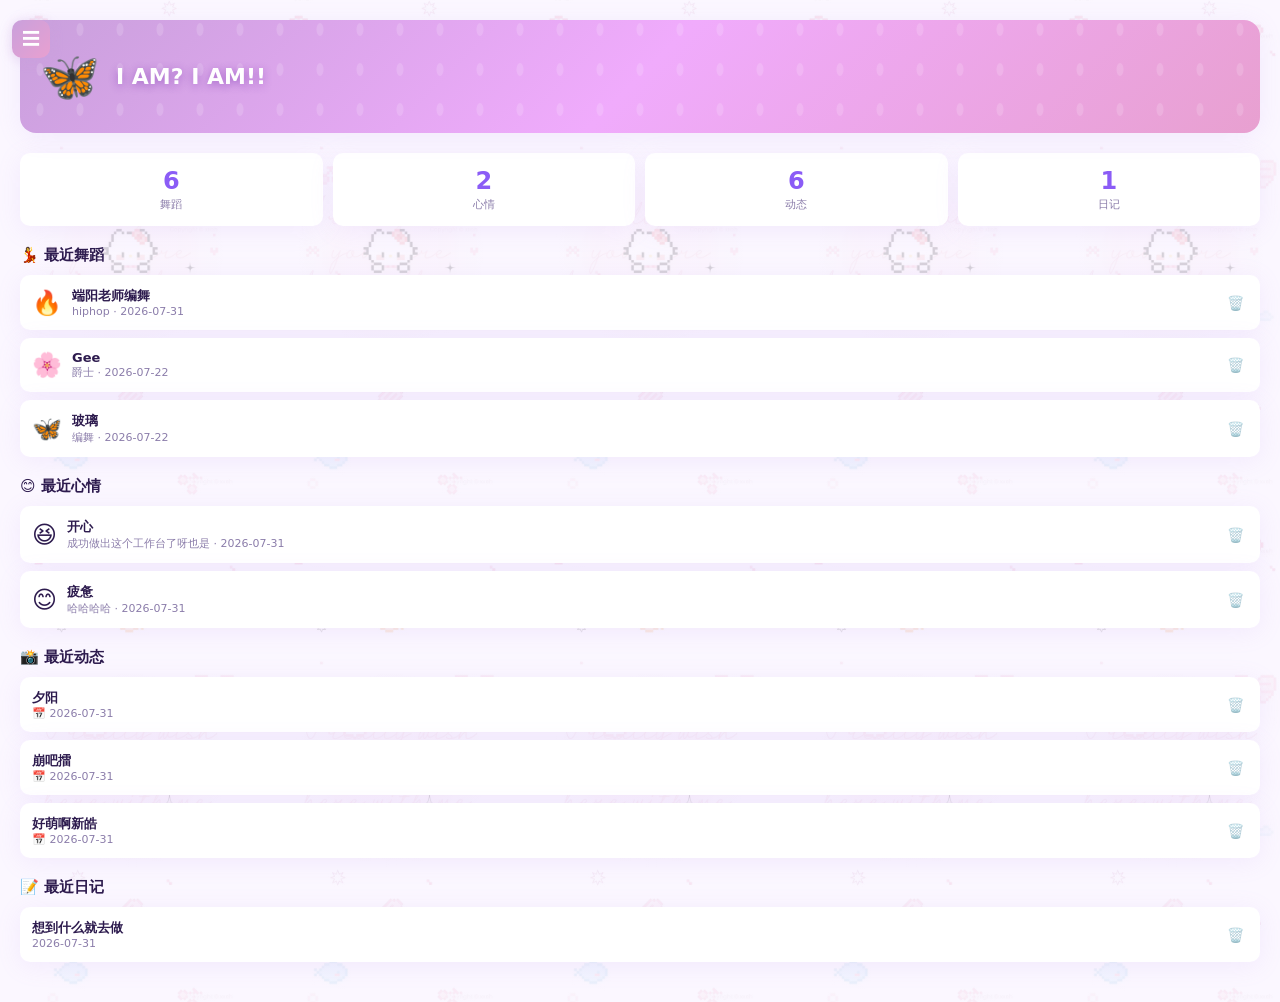
==== index.html @ 43c76cc4 "move files to repo root for Pages" ====
<!DOCTYPE html>
<html lang="zh-CN">
<head>
  <meta charset="UTF-8">
  <meta name="viewport" content="width=device-width, initial-scale=1.0, viewport-fit=cover">
  <title>zii每日记录</title>
  <link rel="icon" href="data:image/svg+xml,<svg xmlns='http://www.w3.org/2000/svg' viewBox='0 0 100 100'><text y='.9em' font-size='80'>🦋</text></svg>">
  <link rel="stylesheet" href="style.css">
  <link rel="manifest" href="manifest.json">
  <meta name="theme-color" content="#c9a0dc">
  <meta name="apple-mobile-web-app-capable" content="yes">
  <meta name="apple-mobile-web-app-status-bar-style" content="default">
  <link rel="apple-touch-icon" href="icons/icon-192.png">
</head>
<body>





















  <div class="layout">
    <!-- 左侧导航栏 -->
    <aside class="sidebar" id="sidebar">
      <div class="sidebar-brand">
        <span class="brand-icon">🦋</span>
        <span class="brand-text">zii每日记录</span>
        <button class="sidebar-close-btn" onclick="toggleSidebarCollapse()" title="收起导航">✕</button>
      </div>
      <nav class="sidebar-nav">
        <a class="nav-item active" data-view="home" onclick="navTo('home')">
          <span class="nav-icon">🏠</span>
          <span>首页</span>
        </a>
        <a class="nav-item" data-view="dance" onclick="navTo('dance')">
          <span class="nav-icon">💃</span>
          <span>今天舞一下</span>
        </a>
        <a class="nav-item" data-view="mood" onclick="navTo('mood')">
          <span class="nav-icon">😊</span>
          <span>今日心情</span>
        </a>
        <a class="nav-item" data-view="moments" onclick="navTo('moments')">
          <span class="nav-icon">📸</span>
          <span>zii的朋友圈</span>
        </a>
        <a class="nav-item" data-view="diary" onclick="navTo('diary')">
          <span class="nav-icon">📝</span>
          <span>我的日记</span>
        </a>
        <a class="nav-item" data-view="schedule" onclick="navTo('schedule')">
          <span class="nav-icon">📅</span>
          <span>我的课表</span>
        </a>
        <div class="nav-divider"></div>
        <a class="nav-item" data-view="profile" onclick="navTo('profile')">
          <span class="nav-icon">👤</span>
          <span>个人中心</span>
        </a>
      </nav>
      <div class="sidebar-footer" id="sidebarFooter">
        <div class="user-avatar" id="sidebarAvatar">🦋</div>
        <div class="user-name" id="sidebarName">zii</div>
      </div>
    </aside>

    <!-- 右侧工作台 -->
    <main class="workspace">
      <!-- 侧边栏收起时的展开按钮 -->
      <button class="sidebar-expand-btn" onclick="toggleSidebarCollapse()" title="显示导航">☰</button>
      <!-- 移动端顶栏 -->
      <header class="mobile-header">
        <button class="menu-btn" onclick="toggleSidebarCollapse()">
          <span class="hamburger"></span>
        </button>
      </header>

      <!-- ========== 首页 ========== -->
      <section id="view-home" class="panel active">
        <div class="hero-card">
          <div class="hero-bg"></div>
          <div class="hero-content">
            <div class="hero-avatar" id="homeAvatar">🦋</div>
            <div class="hero-text">
              <p class="hero-greeting" id="homeGreeting">I AM? I AM!!</p>
            </div>
          </div>
        </div>
        <div class="stats-grid" id="statsGrid"></div>
        <div class="home-section">
          <h3>💃 最近舞蹈</h3>
          <div id="homeDance" class="home-list"></div>
        </div>
        <div class="home-section">
          <h3>😊 最近心情</h3>
          <div id="homeMood" class="home-list"></div>
        </div>
        <div class="home-section">
          <h3>📸 最近动态</h3>
          <div id="homeMoments" class="home-list"></div>
        </div>
        <div class="home-section">
          <h3>📝 最近日记</h3>
          <div id="homeDiary" class="home-list"></div>
        </div>
      </section>

      <!-- ========== 今天舞一下 ========== -->
      <section id="view-dance" class="panel">
        <div class="panel-header">
          <h2>💃 今天舞一下</h2>
          <button class="btn-primary" onclick="showDanceModal()">+ 记录舞蹈</button>
        </div>
        <div class="dance-cal">
          <button class="cal-toggle" onclick="toggleDanceCal()">📅 <span id="calToggleLabel">查看练舞日历</span></button>
          <div id="danceCalWrap" class="dance-cal-wrap hidden">
            <span class="cal-butterfly" style="top:38px; right:40%; transform:rotate(-20deg);">🦋</span>
            <span class="cal-butterfly" style="bottom:50px; right:12px; transform:rotate(25deg) scaleX(-1);">🦋</span>
            <span class="cal-butterfly" style="top:50%; left:8%; transform:rotate(-8deg);">🦋</span>
            <div class="cal-head">
              <button class="cal-arrow" onclick="shiftDanceCal(-1)">◀</button>
              <div class="cal-month" id="calMonthLabel"></div>
              <button class="cal-arrow" onclick="shiftDanceCal(1)">▶</button>
            </div>
            <div class="cal-weekdays"><span>日</span><span>一</span><span>二</span><span>三</span><span>四</span><span>五</span><span>六</span></div>
            <div class="cal-grid" id="calGrid"></div>
            <div class="cal-detail" id="calDetail"></div>
          </div>
        </div>
        <div class="style-tabs" id="styleTabs">
          <button class="style-tab active" data-style="all" onclick="filterDance('all')">全部</button>
          <button class="style-tab" data-style="爵士" onclick="filterDance('爵士')">🌸 爵士</button>
          <button class="style-tab" data-style="hiphop" onclick="filterDance('hiphop')">🔥 Hiphop</button>
          <button class="style-tab" data-style="编舞" onclick="filterDance('编舞')">🦋 编舞</button>
          <button class="style-tab" data-style="韩舞" onclick="filterDance('韩舞')">💜 韩舞</button>
        </div>
        <div id="danceList" class="card-list"></div>
      </section>

      <!-- ========== 今日心情 ========== -->
      <section id="view-mood" class="panel">
        <div class="panel-header">
          <h2>😊 今日心情</h2>
          <button class="btn-primary" onclick="showMoodModal()">+ 记录心情</button>
        </div>
        <div class="mood-quick-row">
          <button class="mood-btn" onclick="quickMood('开心','😄')">😄 开心</button>
          <button class="mood-btn" onclick="quickMood('平静','😌')">😌 平静</button>
          <button class="mood-btn" onclick="quickMood('疲惫','😮‍💨')">😮‍💨 疲惫</button>
          <button class="mood-btn" onclick="quickMood('焦虑','😣')">😣 焦虑</button>
          <button class="mood-btn" onclick="quickMood('难过','😢')">😢 难过</button>
        </div>
        <div id="moodList" class="card-list"></div>
      </section>

      <!-- ========== zii的朋友圈 ========== -->
      <section id="view-moments" class="panel">
        <div class="panel-header">
          <h2>📸 zii的朋友圈</h2>
          <button class="btn-primary" onclick="showMomentModal()">+ 发动态</button>
        </div>
        <div id="momentsList" class="card-list"></div>
      </section>

      <!-- ========== 我的日记 ========== -->
      <section id="view-diary" class="panel">
        <div class="panel-header">
          <h2>📝 我的日记</h2>
          <button class="btn-primary" onclick="showDiaryModal()">+ 写日记</button>
        </div>
        <div id="diaryList" class="card-list"></div>
      </section>

      <!-- ========== 我的课表 ========== -->
      <section id="view-schedule" class="panel">
        <div class="panel-header">
          <h2>📅 我的课表</h2>
          <div class="week-nav">
            <button onclick="changeWeek(-1)" class="btn-week">◀</button>
            <span id="weekLabel" class="week-label"></span>
            <button onclick="changeWeek(1)" class="btn-week">▶</button>
          </div>
        </div>
        <p class="schedule-sub" id="scheduleSub"></p>
        <div class="timetable-wrap">
          <table class="timetable" id="timetable">
            <thead>
              <tr>
                <th class="time-col">节次</th>
                <th>周一</th><th>周二</th><th>周三</th><th>周四</th><th>周五</th>
              </tr>
            </thead>
            <tbody id="timetableBody"></tbody>
          </table>
        </div>
      </section>

      <!-- ========== 个人中心 ========== -->
      <section id="view-profile" class="panel">
        <div class="panel-header">
          <h2>👤 个人中心</h2>
        </div>
        <div class="profile-card">
          <div class="profile-avatar-wrap">
            <img id="profileAvatar" src="" alt="头像" class="profile-avatar-img" style="display:none;">
            <div id="profileAvatarPlaceholder" class="profile-avatar-placeholder">🦋</div>
            <label class="avatar-upload-btn" id="avatarUploadBtn">
              📷 更换头像
              <input type="file" id="avatarInput" accept="image/*" style="display:none;" onchange="uploadAvatar()">
            </label>
          </div>
          <div class="profile-fields">
            <label>昵称
              <input type="text" id="profileNickname" placeholder="输入昵称" maxlength="20">
            </label>
            <label>个人简介
              <textarea id="profileBio" rows="3" placeholder="介绍一下自己..." maxlength="500"></textarea>
            </label>
            <button class="btn-submit" id="profileSaveBtn" onclick="saveProfile()">💾 保存</button>
          </div>
        </div>
      </section>
    </main>
  </div>

  <!-- ========== 舞蹈弹窗 ========== -->
  <div id="danceModal" class="modal hidden">
    <div class="modal-content">
      <div class="modal-header">
        <h3>🩰 新的舞蹈记录</h3>
        <button class="close-btn" onclick="hideModal('danceModal')">✕</button>
      </div>
      <form id="danceForm" class="modal-form" onsubmit="submitDance(event)">
        <label>舞蹈风格
          <select id="fStyle">
            <option value="">选择风格...</option>
            <option value="爵士">🌸 爵士</option>
            <option value="hiphop">🔥 Hiphop</option>
            <option value="编舞">🦋 编舞</option>
            <option value="韩舞">💜 韩舞</option>
          </select>
        </label>
        <label>标题 <span class="req">*</span>
          <input type="text" id="fTitle" placeholder="今天练了什么" maxlength="200" required>
        </label>
        <label>日期
          <input type="date" id="fDate">
        </label>
        <label>笔记
          <textarea id="fNote" rows="3" placeholder="心情、进步、待改进..."></textarea>
        </label>
        <div class="modal-label">视频 <span class="hint">≤1GB</span>
          <label class="upload-area" id="danceUploadArea">
            <span class="upload-icon">🎬</span>
            <span class="upload-text">点击选择视频</span>
            <input type="file" id="fVideo" accept="video/*">
          </label>
        </div>
        <button type="submit" class="btn-submit" id="danceSubmitBtn">✨ 保存</button>
      </form>
    </div>
  </div>

  <!-- ========== 心情弹窗 ========== -->
  <div id="moodModal" class="modal hidden">
    <div class="modal-content">
      <div class="modal-header">
        <h3>😊 记录心情</h3>
        <button class="close-btn" onclick="hideModal('moodModal')">✕</button>
      </div>
      <form id="moodForm" class="modal-form" onsubmit="submitMood(event)">
        <label>心情
          <div class="mood-select">
            <button type="button" class="mood-opt" data-mood="开心" data-emoji="😄" onclick="selectMood(this)">😄</button>
            <button type="button" class="mood-opt" data-mood="平静" data-emoji="😌" onclick="selectMood(this)">😌</button>
            <button type="button" class="mood-opt" data-mood="疲惫" data-emoji="😮‍💨" onclick="selectMood(this)">😮‍💨</button>
            <button type="button" class="mood-opt" data-mood="焦虑" data-emoji="😣" onclick="selectMood(this)">😣</button>
            <button type="button" class="mood-opt" data-mood="难过" data-emoji="😢" onclick="selectMood(this)">😢</button>
          </div>
          <input type="text" id="fMood" placeholder="或输入你的心情..." maxlength="20" oninput="onMoodInput(this.value)">
          <div class="emoji-pick">
            <span class="emoji-label">选个表情</span>
            <button type="button" class="emoji-opt" data-emoji="😄" onclick="selectEmoji(this)">😄</button>
            <button type="button" class="emoji-opt" data-emoji="😊" onclick="selectEmoji(this)">😊</button>
            <button type="button" class="emoji-opt" data-emoji="🥰" onclick="selectEmoji(this)">🥰</button>
            <button type="button" class="emoji-opt" data-emoji="😆" onclick="selectEmoji(this)">😆</button>
            <button type="button" class="emoji-opt" data-emoji="😌" onclick="selectEmoji(this)">😌</button>
            <button type="button" class="emoji-opt" data-emoji="🤔" onclick="selectEmoji(this)">🤔</button>
            <button type="button" class="emoji-opt" data-emoji="😎" onclick="selectEmoji(this)">😎</button>
            <button type="button" class="emoji-opt" data-emoji="🥳" onclick="selectEmoji(this)">🥳</button>
            <button type="button" class="emoji-opt" data-emoji="😮‍💨" onclick="selectEmoji(this)">😮‍💨</button>
            <button type="button" class="emoji-opt" data-emoji="😣" onclick="selectEmoji(this)">😣</button>
            <button type="button" class="emoji-opt" data-emoji="😢" onclick="selectEmoji(this)">😢</button>
            <button type="button" class="emoji-opt" data-emoji="😴" onclick="selectEmoji(this)">😴</button>
          </div>
          <input type="hidden" id="fMoodEmoji" value="😊">
        </label>
        <label>日期
          <input type="date" id="fMoodDate">
        </label>
        <label>想说的话
          <textarea id="fMoodNote" rows="3" placeholder="今天的心情是..."></textarea>
        </label>
        <button type="submit" class="btn-submit" id="moodSubmitBtn">✨ 保存</button>
      </form>
    </div>
  </div>

  <!-- ========== 朋友圈弹窗 ========== -->
  <div id="momentModal" class="modal hidden">
    <div class="modal-content">
      <div class="modal-header">
        <h3>📸 发动态</h3>
        <button class="close-btn" onclick="hideModal('momentModal')">✕</button>
      </div>
      <form id="momentForm" class="modal-form" onsubmit="submitMoment(event)">
        <label>内容
          <textarea id="fMomentContent" rows="4" placeholder="分享一下此刻..."></textarea>
        </label>
        <div class="modal-label">图片 <span class="hint">最多9张</span>
          <label class="upload-area" id="momentUploadArea">
            <span class="upload-icon">🖼️</span>
            <span class="upload-text">点击选择图片</span>
            <input type="file" id="fMomentImages" accept="image/*,image/heic,image/heif" multiple onchange="previewImages(this)">
          </label>
        </div>
        <div id="imagePreview" class="image-preview"></div>
        <div class="modal-label">视频 <span class="hint">可选，≤1GB</span>
          <label class="upload-area" id="momentVideoArea">
            <span class="upload-icon">🎬</span>
            <span class="upload-text">点击选择视频</span>
            <input type="file" id="fMomentVideo" accept="video/*">
          </label>
        </div>
        <button type="submit" class="btn-submit" id="momentSubmitBtn">✨ 发布</button>
      </form>
    </div>
  </div>

  <!-- ========== 日记弹窗 ========== -->
  <div id="diaryModal" class="modal hidden">
    <div class="modal-content">
      <div class="modal-header">
        <h3>📝 写日记</h3>
        <button class="close-btn" onclick="hideModal('diaryModal')">✕</button>
      </div>
      <form id="diaryForm" class="modal-form" onsubmit="submitDiary(event)">
        <label>标题
          <input type="text" id="fDiaryTitle" placeholder="今天的标题" maxlength="100">
        </label>
        <label>日期
          <input type="date" id="fDiaryDate">
        </label>
        <label>内容 <span class="req">*</span>
          <textarea id="fDiaryContent" rows="6" placeholder="今天发生了什么..." required></textarea>
        </label>
        <button type="submit" class="btn-submit" id="diarySubmitBtn">✨ 保存</button>
      </form>
    </div>
  </div>

  <div id="toast" class="toast hidden"></div>

  <script src="db.js"></script>
  <script src="seed.js"></script>
  <script src="app.js"></script>
</body>
</html>
---- style.css ----
:root {
  --primary: #b388eb;
  --primary-light: #e8dff5;
  --primary-dark: #8b5cf6;
  --bg: #faf5ff;
  --card: #ffffff;
  --text: #2d1b4e;
  --text-secondary: #8b7daa;
  --pink: #f0abfc;
  --pink-light: #fdf4ff;
  --green: #86efac;
  --shadow: 0 4px 24px rgba(179,136,235,0.12);
  --shadow-lg: 0 8px 32px rgba(179,136,235,0.18);
  --radius: 16px;
  --radius-sm: 10px;
  --sidebar-w: 220px;
  --bottom-nav-h: 64px;
}

* { margin: 0; padding: 0; box-sizing: border-box; }

.hidden { display: none !important; }

body {
  font-family: "PingFang SC", "Hiragino Sans GB", "Microsoft YaHei", system-ui, sans-serif;
  background-color: var(--bg);
  background-image:
    linear-gradient(rgba(250,245,255,0.80), rgba(250,245,255,0.80)),
    url("kitty-bg.jpg");
  background-size: auto, 260px 515px;
  background-repeat: repeat;
  color: var(--text);
  min-height: 100vh;
  overflow-x: hidden;
}

/* ===== Layout ===== */

.layout { display: flex; min-height: 100vh; }

/* ===== Sidebar ===== */
.sidebar {
  position: fixed; left: 0; top: 0;
  width: var(--sidebar-w); height: 100vh;
  background: linear-gradient(180deg, #c9a0dc 0%, #e8a0d0 100%);
  display: flex; flex-direction: column;
  z-index: 100;
  transition: transform 0.25s cubic-bezier(0.4,0,0.2,1);
}

.sidebar-brand {
  padding: 20px 16px;
  display: flex; align-items: center; gap: 10px;
  border-bottom: 1px solid rgba(255,255,255,0.2);
}

.brand-icon { font-size: 28px; animation: flutter 3s ease-in-out infinite; }

@keyframes flutter {
  0%, 100% { transform: translateY(0) rotate(0deg); }
  50% { transform: translateY(-5px) rotate(5deg); }
}

.brand-text { font-size: 16px; font-weight: 700; color: #fff; }

.sidebar-close-btn { display: none; margin-left: auto; background: rgba(255,255,255,0.25); border: none; border-radius: 8px; color: #fff; font-size: 13px; width: 28px; height: 28px; cursor: pointer; flex-shrink: 0; }
.sidebar-close-btn:hover { background: rgba(255,255,255,0.4); }

.sidebar-collapse {
  margin-left: auto;
  background: rgba(255,255,255,0.2);
  border: none; border-radius: 8px;
  color: #fff; font-size: 12px;
  width: 26px; height: 26px;
  cursor: pointer; flex-shrink: 0;
}
.sidebar-collapse:hover { background: rgba(255,255,255,0.35); }

.sidebar-expand-btn {
  display: block;
  position: fixed; top: 20px; left: 20px; z-index: 999;
  background: linear-gradient(135deg, #c9a0dc 0%, #e8a0d0 100%);
  border: none; border-radius: 10px;
  color: #fff; font-size: 18px;
  width: 38px; height: 38px;
  cursor: pointer;
  box-shadow: 0 2px 12px rgba(201,160,220,0.4);
}
body.sidebar-collapsed .sidebar { transform: translateX(-100%); }
body.sidebar-collapsed .workspace { margin-left: 0; }
body.sidebar-collapsed .mobile-header { left: 50px; }
body.sidebar-collapsed .sidebar-expand-btn { left: 12px; }
body:not(.sidebar-collapsed) .sidebar-expand-btn { left: calc(var(--sidebar-w) + 12px); }

.sidebar-nav { flex: 1; padding: 12px 0; overflow-y: auto; }

.nav-item {
  display: flex; align-items: center; gap: 12px;
  padding: 14px 20px;
  color: rgba(255,255,255,0.8);
  text-decoration: none; font-size: 14px; font-weight: 500;
  cursor: pointer; transition: all 0.15s;
  border-left: 3px solid transparent;
}
.nav-item:hover { background: rgba(255,255,255,0.15); color: #fff; }
.nav-item.active { background: rgba(255,255,255,0.2); color: #fff; border-left-color: #fff; font-weight: 600; }
.nav-icon { font-size: 18px; width: 24px; text-align: center; }
.nav-divider { height: 1px; background: rgba(255,255,255,0.2); margin: 8px 16px; }

.sidebar-footer {
  padding: 16px;
  border-top: 1px solid rgba(255,255,255,0.2);
  display: flex; align-items: center; gap: 10px;
}
.user-avatar { font-size: 28px; }
.user-name { font-size: 14px; color: #fff; font-weight: 600; }

/* ===== Workspace ===== */
.workspace { flex: 1; margin-left: var(--sidebar-w); padding: 20px; min-height: 100vh; }

/* ===== Mobile Header ===== */
.mobile-header {
  display: none; position: fixed; top: 0; left: 0; z-index: 120;
  background: transparent; border: none;
  padding: calc(env(safe-area-inset-top) + 10px) 0 0 14px; align-items: center;
}
.menu-btn { background: none; border: none; width: 38px; height: 38px; display: flex; align-items: center; justify-content: center; cursor: pointer; padding: 0; border-radius: 50%; background: linear-gradient(135deg, #c9a0dc 0%, #e8a0d0 100%); box-shadow: 0 2px 12px rgba(201,160,220,0.45); }
.hamburger { display: block; width: 18px; height: 2px; background: #fff; border-radius: 2px; position: relative; }
.hamburger::before, .hamburger::after { content: ''; position: absolute; left: 0; width: 100%; height: 2px; background: #fff; border-radius: 2px; }
.hamburger::before { top: -6px; }
.hamburger::after { top: 6px; }

/* ===== Panel ===== */
.panel { display: none; animation: fadeUp 0.25s ease; }
.panel.active { display: block; }
@keyframes fadeUp { from { opacity: 0; transform: translateY(10px); } to { opacity: 1; transform: translateY(0); } }

.panel-header { display: flex; justify-content: space-between; align-items: center; margin-bottom: 16px; flex-wrap: wrap; gap: 8px; }
.panel-header h2 { font-size: 20px; }

/* ===== Buttons ===== */
.btn-primary {
  padding: 10px 20px; border: none; border-radius: 20px;
  background: linear-gradient(135deg, var(--primary) 0%, var(--pink) 100%);
  color: #fff; font-size: 13px; font-weight: 600; cursor: pointer;
  box-shadow: 0 2px 12px rgba(179,136,235,0.3);
  transition: transform 0.12s; white-space: nowrap;
}
.btn-primary:active { transform: scale(0.95); }

/* ===== Home ===== */
.hero-card {
  position: relative; border-radius: var(--radius);
  padding: 28px 20px; margin-bottom: 20px; overflow: hidden;
  background: linear-gradient(135deg, #c9a0dc 0%, #f0abfc 50%, #e8a0d0 100%);
  box-shadow: var(--shadow);
}
.hero-bg {
  position: absolute; inset: 0; opacity: 0.15;
  background-image: url("data:image/svg+xml,%3Csvg xmlns='http://www.w3.org/2000/svg' width='40' height='40' viewBox='0 0 40 40'%3E%3Cpath d='M20 3c2 0 3.5 3 3.5 6.5s-1.5 6.5-3.5 6.5-3.5-3-3.5-6.5S18 3 20 3z' fill='%23fff'/%3E%3C/svg%3E");
  pointer-events: none;
}
.hero-content { display: flex; align-items: center; gap: 16px; position: relative; z-index: 1; }
.hero-avatar { font-size: 48px; }
.hero-greeting { font-size: 22px; font-weight: 800; color: #ffffff; text-shadow: 0 2px 8px rgba(107,33,168,0.45); }
.hero-sub { font-size: 14px; color: rgba(255,255,255,0.85); }

.stats-grid { display: grid; grid-template-columns: repeat(4, 1fr); gap: 10px; margin-bottom: 20px; }
.stat-card { background: var(--card); border-radius: var(--radius-sm); padding: 14px 10px; text-align: center; box-shadow: var(--shadow); }
.stat-num { font-size: 24px; font-weight: 700; color: var(--primary-dark); }
.stat-label { font-size: 11px; color: var(--text-secondary); margin-top: 2px; }

.home-section { margin-bottom: 20px; }
.home-section h3 { font-size: 15px; margin-bottom: 10px; }
.home-list { display: flex; flex-direction: column; gap: 8px; }
.home-item {
  display: flex; align-items: center; gap: 10px;
  background: var(--card); border-radius: var(--radius-sm); padding: 12px;
  box-shadow: var(--shadow); cursor: pointer; transition: transform 0.12s;
}
.home-item:active { transform: scale(0.98); }
.home-item .hi-icon { font-size: 24px; flex-shrink: 0; }
.home-item .hi-content { flex: 1; min-width: 0; }
.home-item .hi-title { font-size: 13px; font-weight: 600; white-space: nowrap; overflow: hidden; text-overflow: ellipsis; }
.home-item .hi-meta { font-size: 11px; color: var(--text-secondary); }
.home-item .home-del { background: none; border: none; font-size: 14px; cursor: pointer; padding: 4px; flex-shrink: 0; opacity: 0.6; }
.home-item .home-del:hover { opacity: 1; }

/* ===== Style tabs ===== */
.style-tabs { display: flex; gap: 8px; overflow-x: auto; padding-bottom: 12px; scrollbar-width: none; }
.style-tabs::-webkit-scrollbar { display: none; }
.style-tab {
  flex-shrink: 0; padding: 8px 16px; border-radius: 20px;
  border: 2px solid #f3e8ff; background: var(--card);
  font-size: 13px; font-weight: 500; color: var(--text-secondary);
  cursor: pointer; transition: all 0.2s;
}
.style-tab.active { background: var(--primary); color: #fff; border-color: var(--primary); box-shadow: 0 2px 12px rgba(179,136,235,0.35); }

/* ===== 练舞日历 ===== */
.dance-cal { margin-bottom: 12px; }
.cal-toggle {
  width: 100%; padding: 10px 14px; border: 2px solid #fce7f3; border-radius: 14px;
  background: linear-gradient(135deg, #fff7fb 0%, #fdf2f8 100%);
  color: #db2777; font-size: 13px; font-weight: 600; cursor: pointer;
  text-align: center; box-shadow: 0 2px 10px rgba(219,39,119,0.08);
  transition: all 0.2s;
}
.cal-toggle:hover { border-color: #e8a0d0; }
.dance-cal-wrap {
  margin-top: 10px; border-radius: 16px; padding: 14px;
  background: #fffdfe;
  border: 1px solid #fce7f3;
  box-shadow: 0 4px 20px rgba(244,114,182,0.10);
  position: relative; overflow: hidden;
}
.dance-cal-wrap::before, .dance-cal-wrap::after {
  content: '🦋'; position: absolute; font-size: 54px; opacity: 0.10; pointer-events: none;
}
.dance-cal-wrap::before { top: 6px; right: 8px; transform: rotate(12deg); }
.dance-cal-wrap::after { bottom: 4px; left: 4px; transform: rotate(-15deg) scaleX(-1); }
.dance-cal-wrap .cal-butterfly {
  position: absolute; font-size: 34px; opacity: 0.10; pointer-events: none;
}
.cal-head { display: flex; align-items: center; justify-content: space-between; margin-bottom: 10px; position: relative; z-index: 1; }
.cal-month { font-size: 15px; font-weight: 700; color: #be185d; }
.cal-arrow { width: 30px; height: 30px; border-radius: 50%; border: 2px solid #fce7f3; background: #fff7fb; color: #db2777; font-size: 12px; cursor: pointer; }
.cal-arrow:active { background: #fce7f3; }
.cal-weekdays { display: grid; grid-template-columns: repeat(7, 1fr); text-align: center; font-size: 11px; color: #f472b6; font-weight: 600; margin-bottom: 6px; position: relative; z-index: 1; }
.cal-grid { display: grid; grid-template-columns: repeat(7, 1fr); gap: 4px; position: relative; z-index: 1; }
.cal-day {
  aspect-ratio: 1; border: none; border-radius: 10px; background: transparent;
  font-size: 13px; color: #6b7280; cursor: pointer; position: relative;
  display: flex; align-items: center; justify-content: center;
  transition: all 0.15s;
}
.cal-blank { background: transparent; }
.cal-day.has-dance { background: linear-gradient(135deg, #e8dff5 0%, #f0abfc 100%); color: #6b21a8; font-weight: 700; box-shadow: 0 2px 8px rgba(179,136,235,0.3); }
.cal-day.has-dance::after { content: ''; position: absolute; bottom: 4px; width: 4px; height: 4px; border-radius: 50%; background: #be185d; }
.cal-day.is-today { outline: 2px solid #ec4899; outline-offset: 1px; }
.cal-day:active { transform: scale(0.92); }
.cal-detail { margin-top: 10px; position: relative; z-index: 1; }
.cal-detail-empty { text-align: center; color: #94a3b8; font-size: 13px; padding: 18px 0; }
.cal-detail-title { font-size: 13px; font-weight: 700; color: #be185d; margin-bottom: 8px; }
.cal-detail-card { margin-bottom: 8px; }

/* ===== Card list ===== */
.card-list { display: flex; flex-direction: column; gap: 12px; }
.card { background: var(--card); border-radius: var(--radius); padding: 16px; box-shadow: var(--shadow); transition: transform 0.12s; }
.card:active { transform: scale(0.99); }
.card-head { display: flex; justify-content: space-between; align-items: flex-start; margin-bottom: 8px; }
.card-title { font-size: 15px; font-weight: 600; flex: 1; min-width: 0; }
.card-tag { font-size: 11px; padding: 3px 8px; border-radius: 10px; background: var(--primary-light); color: var(--primary-dark); flex-shrink: 0; }
.card-body { font-size: 13px; color: var(--text-secondary); line-height: 1.6; margin-bottom: 8px; }
.card-meta { font-size: 11px; color: var(--text-secondary); }
.card-video video { width: 100%; border-radius: 10px; background: #000; max-height: 220px; object-fit: contain; margin-bottom: 8px; }
.card-actions { display: flex; gap: 8px; margin-top: 8px; }
.btn-delete { font-size: 12px; color: #f87171; background: none; border: none; cursor: pointer; padding: 4px 0; }

/* ===== Moments images ===== */
.moment-images { display: grid; grid-template-columns: repeat(3, 1fr); gap: 6px; margin-bottom: 8px; }
.moment-images img { width: 100%; aspect-ratio: 1; object-fit: cover; border-radius: 8px; cursor: pointer; }
.moment-images.single { grid-template-columns: 1fr; }
.moment-images.single img { aspect-ratio: 16/9; max-height: 200px; }
.moment-video video { width: 100%; border-radius: 10px; background: #000; max-height: 220px; margin-bottom: 8px; }

.image-viewer {
  position: fixed; inset: 0; z-index: 500;
  background: rgba(0,0,0,0.9);
  display: flex; align-items: center; justify-content: center;
  padding: 20px;
}
.image-viewer.hidden { display: none; }
.image-viewer img { max-width: 100%; max-height: 100%; object-fit: contain; border-radius: 8px; }
.viewer-close {
  position: fixed; top: 20px; right: 20px;
  width: 36px; height: 36px;
  background: rgba(255,255,255,0.2); color: #fff;
  border-radius: 50%; display: flex; align-items: center; justify-content: center;
  font-size: 16px; cursor: pointer;
}
.viewer-nav {
  position: fixed; top: 50%; transform: translateY(-50%);
  width: 40px; height: 40px; border-radius: 50%;
  background: rgba(255,255,255,0.2); color: #fff;
  border: none; font-size: 26px; cursor: pointer;
  display: flex; align-items: center; justify-content: center;
  z-index: 501;
}
.viewer-prev { left: 12px; }
.viewer-next { right: 12px; }
.viewer-count {
  position: fixed; bottom: 20px; left: 50%; transform: translateX(-50%);
  color: #fff; font-size: 13px; background: rgba(0,0,0,0.5);
  padding: 4px 12px; border-radius: 12px;
}

.image-preview { display: flex; gap: 8px; flex-wrap: wrap; margin-bottom: 12px; }
.image-preview img { width: 80px; height: 80px; object-fit: cover; border-radius: 8px; border: 2px solid var(--primary-light); }

/* ===== Mood ===== */
.mood-quick-row { display: flex; gap: 8px; flex-wrap: wrap; margin-bottom: 16px; }
.mood-btn { padding: 10px 16px; border-radius: 20px; border: 2px solid #f3e8ff; background: var(--card); font-size: 13px; cursor: pointer; transition: all 0.2s; }
.mood-btn:hover { border-color: var(--primary); background: var(--primary-light); }
.mood-select { display: flex; gap: 10px; flex-wrap: wrap; }
.mood-opt { width: 48px; height: 48px; border-radius: 50%; border: 3px solid #f3e8ff; background: var(--card); font-size: 22px; cursor: pointer; transition: all 0.2s; display: flex; align-items: center; justify-content: center; }
.mood-opt.selected { border-color: var(--primary); background: var(--primary-light); transform: scale(1.1); }
.mood-emoji { font-size: 32px; margin-bottom: 4px; }
.emoji-pick { display: flex; align-items: center; gap: 6px; flex-wrap: wrap; padding: 10px; border: 1px dashed #e9d5ff; border-radius: 10px; background: #fbf7ff; }
.emoji-label { font-size: 12px; color: var(--text-secondary); margin-right: 2px; font-weight: 400; }
.emoji-opt { width: 34px; height: 34px; border-radius: 8px; border: 1px solid transparent; background: transparent; font-size: 18px; cursor: pointer; transition: all 0.15s; }
.emoji-opt.selected { background: var(--primary-light); border-color: var(--primary); transform: scale(1.15); }

/* ===== Schedule ===== */
.week-nav { display: flex; align-items: center; gap: 6px; }
.btn-week { width: 32px; height: 32px; border-radius: 10px; border: 2px solid #f3e8ff; background: var(--card); font-size: 14px; cursor: pointer; display: flex; align-items: center; justify-content: center; }
.btn-week:active { background: var(--primary-light); }
.week-label { font-size: 14px; font-weight: 600; }
.schedule-sub { font-size: 12px; color: var(--text-secondary); margin-bottom: 12px; }

.timetable-wrap { overflow-x: auto; border-radius: var(--radius-sm); box-shadow: var(--shadow); background: var(--card); }
.timetable { width: 100%; border-collapse: collapse; min-width: 600px; font-size: 11px; }
.timetable th, .timetable td { border: 1px solid #f3e8ff; padding: 4px 3px; text-align: center; vertical-align: middle; }
.timetable th { background: var(--primary-light); color: var(--primary-dark); font-weight: 600; padding: 8px 4px; }
.timetable .time-col { width: 56px; background: var(--primary-light); color: var(--primary-dark); font-weight: 600; }
.timetable .time-col .slot-num { font-size: 13px; font-weight: 700; }
.timetable .time-col .slot-time { font-size: 9px; color: var(--text-secondary); }
.cell { min-height: 48px; vertical-align: middle; text-align: center; }
.cell.has-course { background: linear-gradient(135deg, #d8c6f0 0%, #e3d5f5 100%); }
.cell.has-course .c-name { color: #6d4bb8; text-shadow: none; }
.cell.has-course .c-room { color: #8b7daa; }
.cell .c-name { font-size: 11px; font-weight: 600; color: var(--primary-dark); line-height: 1.4; }
.cell .c-room { font-size: 10px; color: var(--text-secondary); margin-top: 2px; }

/* ===== Profile ===== */
.profile-card { background: var(--card); border-radius: var(--radius); padding: 24px; box-shadow: var(--shadow); }
.profile-avatar-wrap { text-align: center; margin-bottom: 20px; }
.profile-avatar-img { width: 100px; height: 100px; border-radius: 50%; object-fit: cover; border: 4px solid var(--primary-light); display: block; margin: 0 auto; }
.profile-avatar-placeholder { width: 100px; height: 100px; border-radius: 50%; background: var(--primary-light); display: flex; align-items: center; justify-content: center; font-size: 40px; margin: 0 auto; }
.avatar-upload-btn { display: inline-block; margin-top: 10px; padding: 6px 14px; border-radius: 16px; background: var(--primary-light); color: var(--primary-dark); font-size: 12px; font-weight: 600; cursor: pointer; transition: background 0.2s; }
.avatar-upload-btn:hover { background: var(--primary); color: #fff; }

.profile-fields { display: flex; flex-direction: column; gap: 14px; }
.profile-fields label { display: flex; flex-direction: column; gap: 5px; font-size: 13px; font-weight: 500; }
.profile-fields input, .profile-fields textarea {
  width: 100%; padding: 10px 12px; border: 2px solid #f3e8ff; border-radius: var(--radius-sm);
  font-size: 14px; font-family: inherit; background: var(--bg); color: var(--text); outline: none;
}
.profile-fields input:focus, .profile-fields textarea:focus { border-color: var(--primary); }

/* ===== Modal ===== */
.modal { position: fixed; inset: 0; z-index: 200; background: rgba(0,0,0,0.35); backdrop-filter: blur(4px); display: flex; align-items: center; justify-content: center; padding: 16px; }
.modal.hidden { display: none; }
.modal-content { width: 100%; max-width: 480px; max-height: 88vh; background: var(--card); border-radius: var(--radius); box-shadow: 0 8px 40px rgba(0,0,0,0.2); overflow-y: auto; }
.modal-header { display: flex; justify-content: space-between; align-items: center; padding: 16px 16px 12px; border-bottom: 1px solid #f3e8ff; }
.modal-header h3 { font-size: 16px; }
.close-btn { width: 28px; height: 28px; border-radius: 8px; border: none; background: var(--primary-light); color: var(--primary-dark); font-size: 14px; cursor: pointer; display: flex; align-items: center; justify-content: center; }

.modal-form { padding: 16px; display: flex; flex-direction: column; gap: 14px; }
.modal-form label { display: flex; flex-direction: column; gap: 5px; font-size: 13px; font-weight: 500; }
.modal-form .modal-label { display: flex; flex-direction: column; gap: 5px; font-size: 13px; font-weight: 500; }
.modal-form .req { color: #f87171; }
.modal-form .hint { font-weight: 400; color: var(--text-secondary); font-size: 11px; }
.modal-form input, .modal-form textarea, .modal-form select {
  width: 100%; padding: 10px 12px; border: 2px solid #f3e8ff; border-radius: var(--radius-sm);
  font-size: 14px; font-family: inherit; background: var(--bg); color: var(--text); outline: none;
}
.modal-form input:focus, .modal-form textarea:focus, .modal-form select:focus { border-color: var(--primary); }
.modal-form textarea { resize: vertical; min-height: 72px; }

.upload-area { position: relative; border: 2px dashed #d8b4fe; border-radius: var(--radius-sm); padding: 20px; text-align: center; cursor: pointer; background: var(--bg); display: block; -webkit-tap-highlight-color: transparent; overflow: hidden; }
.upload-area:hover, .upload-area:active { border-color: #c084fc; background: #f7f0fe; }
.upload-area .upload-icon { font-size: 28px; display: block; margin-bottom: 4px; pointer-events: none; position: relative; }
.upload-area .upload-text { font-size: 12px; color: var(--text-secondary); pointer-events: none; position: relative; }
.upload-area input {
  position: absolute; inset: 0; width: 100%; height: 100%;
  opacity: 0; cursor: pointer; z-index: 2;
  font-size: 100px;
}

.btn-submit { padding: 13px; border: none; border-radius: var(--radius-sm); background: linear-gradient(135deg, var(--primary) 0%, var(--pink) 100%); color: #fff; font-size: 15px; font-weight: 600; cursor: pointer; box-shadow: 0 4px 16px rgba(179,136,235,0.35); }
.btn-submit:disabled { opacity: 0.5; cursor: not-allowed; }

/* ===== Toast ===== */
.toast { position: fixed; bottom: 80px; left: 50%; transform: translateX(-50%); background: #1e1b4b; color: #fff; padding: 10px 20px; border-radius: 20px; font-size: 13px; z-index: 300; box-shadow: 0 4px 20px rgba(0,0,0,0.25); }
.toast.hidden { display: none; }

/* ===== Empty ===== */
.empty-state { text-align: center; padding: 40px 20px; color: var(--text-secondary); }
.empty-state .empty-icon { font-size: 48px; margin-bottom: 12px; }
.empty-state p { font-size: 14px; }

/* ===== Bottom nav ===== */
.bottom-nav { display: none; }

/* ===== Responsive ===== */
@media (max-width: 767px) {
  :root { --sidebar-w: 240px; }

  /* 侧边栏 → 覆盖式抽屉 */
  .sidebar { transform: translateX(-100%); width: var(--sidebar-w); box-shadow: 8px 0 40px rgba(0,0,0,0.15); z-index: 150; }
  body:not(.sidebar-collapsed) .sidebar { transform: translateX(0); }
  body:not(.sidebar-collapsed)::before {
    content: ''; position: fixed; inset: 0; background: rgba(45,27,78,0.35);
    z-index: 130;
  }
  .sidebar-brand { padding: 20px 16px; justify-content: flex-start; }
  .brand-text { display: block; font-size: 17px; }
  .brand-icon { font-size: 30px; }
  .sidebar-close-btn { display: block; }
  .nav-item { padding: 14px 20px; justify-content: flex-start; flex-direction: row; gap: 12px; font-size: 15px; }
  .nav-item.active { border-left: 3px solid #fff; background: rgba(255,255,255,0.18); }
  .nav-icon { font-size: 20px; width: 26px; }
  .sidebar-footer { justify-content: flex-start; padding: 16px; }
  .user-name { display: block; font-size: 14px; }
  .sidebar-expand-btn { display: none; }

  /* 顶部悬浮按钮 */
  .mobile-header { display: flex; left: 0; }
  body.sidebar-collapsed .mobile-header { left: 0; }
  .workspace { margin-left: 0; padding: 0; padding-top: calc(env(safe-area-inset-top) + 8px); }
  /* 标题右移避开悬浮按钮 */
  .panel-header h2 { padding-left: 46px; }
  /* 首页 hero 内容下移避开悬浮按钮 */
  .hero-card { padding: 60px 16px 22px; }
  /* 面板容器：内容上下留白 */
  .panel { padding: 16px 14px 32px; min-height: 100vh; }

  /* 头部按钮缩小 */
  .btn-primary { padding: 9px 16px; }

  /* 首页 Hero */
  .hero-card { padding: 22px 16px; }
  .hero-greeting { font-size: 20px; }
  .hero-avatar { font-size: 44px; }

  /* 弹窗 → 底部弹出 */
  .modal { align-items: flex-end; padding: 0; }
  .modal-content { max-width: 100%; border-radius: 20px 20px 0 0; max-height: 92vh; padding-bottom: env(safe-area-inset-bottom); }

  /* 课表 */
  .timetable { min-width: 560px; }

  .stats-grid { grid-template-columns: repeat(2, 1fr); }

  .bottom-nav { display: none !important; }
}

@media (min-width: 768px) {
  .sidebar { display: flex; }
}
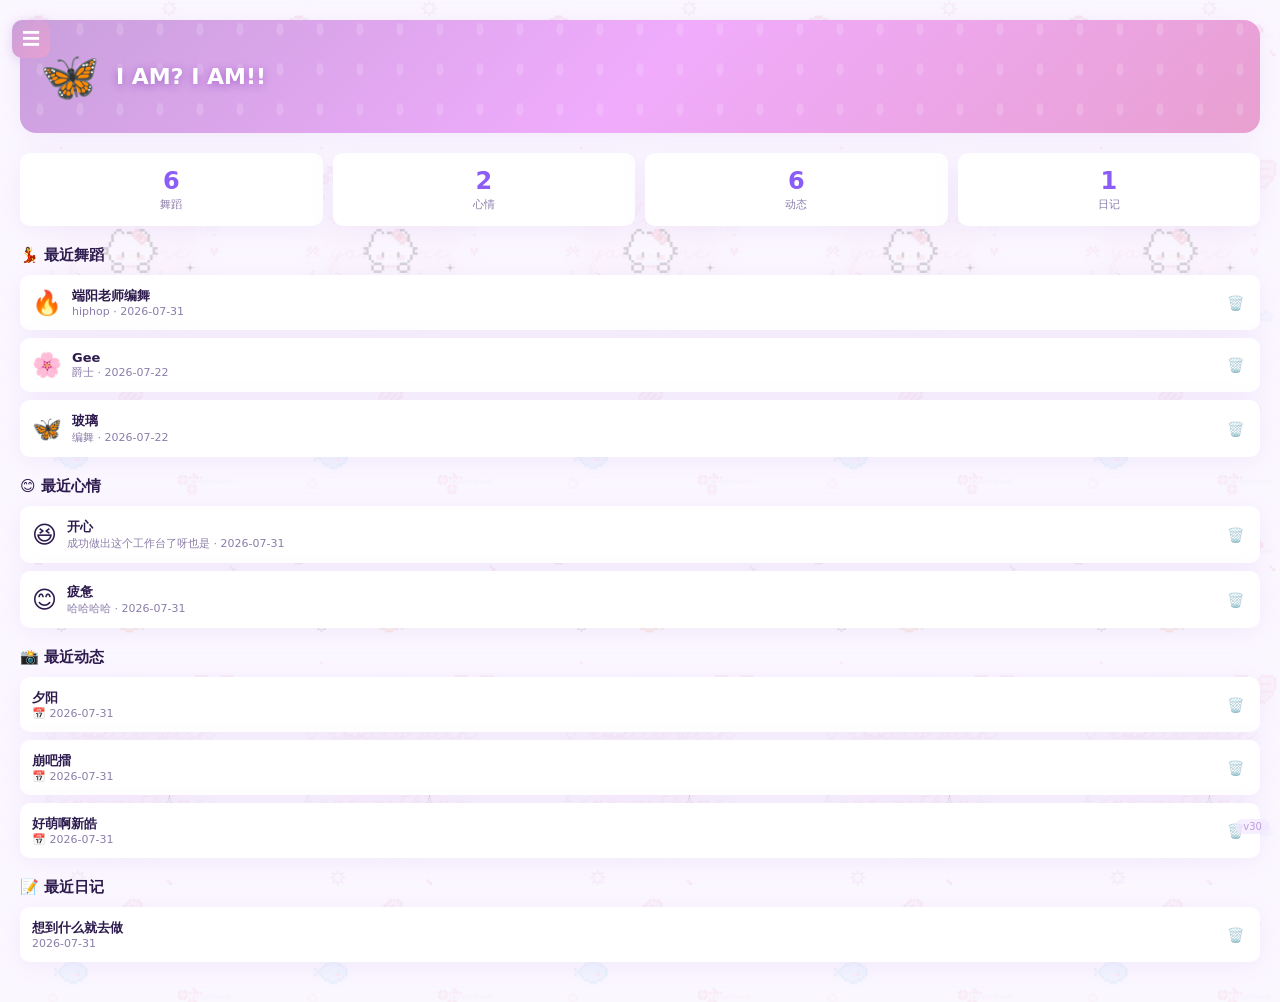
==== commit f0d59f6d: "add version badge, bump sw to v30" ====
--- a/index.html
+++ b/index.html
@@ -88,6 +88,7 @@
         <button class="menu-btn" onclick="toggleSidebarCollapse()">
           <span class="hamburger"></span>
         </button>
+        <span class="mobile-title" id="mobileTitle">首页</span>
       </header>
 
       <!-- ========== 首页 ========== -->
@@ -237,6 +238,16 @@
       </section>
     </main>
   </div>
+
+  <!-- ========== 底部 Tab 导航（移动端 App 风格） ========== -->
+  <nav class="bottom-nav" id="bottomNav">
+    <a class="bottom-nav-item active" data-view="home" onclick="navTo('home')"><span class="bn-icon">🏠</span><span class="bn-text">首页</span></a>
+    <a class="bottom-nav-item" data-view="dance" onclick="navTo('dance')"><span class="bn-icon">💃</span><span class="bn-text">舞蹈</span></a>
+    <a class="bottom-nav-item" data-view="mood" onclick="navTo('mood')"><span class="bn-icon">😊</span><span class="bn-text">心情</span></a>
+    <a class="bottom-nav-item" data-view="moments" onclick="navTo('moments')"><span class="bn-icon">📸</span><span class="bn-text">动态</span></a>
+    <a class="bottom-nav-item" data-view="diary" onclick="navTo('diary')"><span class="bn-icon">📝</span><span class="bn-text">日记</span></a>
+    <a class="bottom-nav-item" data-view="profile" onclick="navTo('profile')"><span class="bn-icon">👤</span><span class="bn-text">我的</span></a>
+  </nav>
 
   <!-- ========== 舞蹈弹窗 ========== -->
   <div id="danceModal" class="modal hidden">
@@ -375,6 +386,7 @@
   </div>
 
   <div id="toast" class="toast hidden"></div>
+  <div class="version-badge" id="versionBadge">v30</div>
 
   <script src="db.js"></script>
   <script src="seed.js"></script>
--- a/style.css
+++ b/style.css
@@ -120,11 +120,22 @@
 
 /* ===== Mobile Header ===== */
 .mobile-header {
-  display: none; position: fixed; top: 0; left: 0; z-index: 120;
-  background: transparent; border: none;
-  padding: calc(env(safe-area-inset-top) + 10px) 0 0 14px; align-items: center;
-}
-.menu-btn { background: none; border: none; width: 38px; height: 38px; display: flex; align-items: center; justify-content: center; cursor: pointer; padding: 0; border-radius: 50%; background: linear-gradient(135deg, #c9a0dc 0%, #e8a0d0 100%); box-shadow: 0 2px 12px rgba(201,160,220,0.45); }
+  display: none; position: fixed; top: 0; left: 0; right: 0; z-index: 120;
+  align-items: center;
+  height: calc(56px + env(safe-area-inset-top));
+  padding-top: env(safe-area-inset-top);
+  padding-left: 14px; padding-right: 14px;
+  background: linear-gradient(135deg, rgba(201,160,220,0.92) 0%, rgba(232,160,208,0.92) 100%);
+  backdrop-filter: blur(16px); -webkit-backdrop-filter: blur(16px);
+  box-shadow: 0 2px 20px rgba(107,33,168,0.15);
+}
+.mobile-title {
+  flex: 1; text-align: center; font-size: 17px; font-weight: 700;
+  color: #fff; letter-spacing: 0.5px; margin-right: 38px;
+  text-shadow: 0 1px 6px rgba(107,33,168,0.35);
+  white-space: nowrap; overflow: hidden; text-overflow: ellipsis;
+}
+.menu-btn { background: rgba(255,255,255,0.22); border: none; width: 36px; height: 36px; display: flex; align-items: center; justify-content: center; cursor: pointer; padding: 0; border-radius: 50%; box-shadow: 0 2px 10px rgba(107,33,168,0.25); flex-shrink: 0; }
 .hamburger { display: block; width: 18px; height: 2px; background: #fff; border-radius: 2px; position: relative; }
 .hamburger::before, .hamburger::after { content: ''; position: absolute; left: 0; width: 100%; height: 2px; background: #fff; border-radius: 2px; }
 .hamburger::before { top: -6px; }
@@ -390,8 +401,37 @@
 .empty-state .empty-icon { font-size: 48px; margin-bottom: 12px; }
 .empty-state p { font-size: 14px; }
 
-/* ===== Bottom nav ===== */
-.bottom-nav { display: none; }
+/* ===== Bottom nav（移动端 App Tab 栏） ===== */
+.bottom-nav {
+  display: none;
+  position: fixed; left: 0; right: 0; bottom: 0; z-index: 140;
+  height: calc(56px + env(safe-area-inset-bottom));
+  padding-bottom: env(safe-area-inset-bottom);
+  background: rgba(255,255,255,0.96);
+  backdrop-filter: blur(20px); -webkit-backdrop-filter: blur(20px);
+  border-top: 1px solid rgba(230,210,240,0.7);
+  box-shadow: 0 -4px 24px rgba(107,33,168,0.08);
+  align-items: stretch;
+}
+.bottom-nav-item {
+  flex: 1; display: flex; flex-direction: column;
+  align-items: center; justify-content: center; gap: 3px;
+  text-decoration: none; color: #9d8fae; cursor: pointer;
+  transition: all 0.18s; -webkit-tap-highlight-color: transparent;
+}
+.bottom-nav-item .bn-icon { font-size: 22px; line-height: 1; filter: grayscale(0.6); transition: all 0.18s; }
+.bottom-nav-item .bn-text { font-size: 10px; font-weight: 600; letter-spacing: 0.2px; }
+.bottom-nav-item.active { color: var(--primary-dark); }
+.bottom-nav-item.active .bn-icon { transform: translateY(-1px); filter: grayscale(0) drop-shadow(0 2px 6px rgba(179,136,235,0.5)); }
+.bottom-nav-item:active { transform: scale(0.94); }
+
+/* ===== Version badge ===== */
+.version-badge {
+  position: fixed; right: 10px; bottom: calc(66px + env(safe-area-inset-bottom));
+  font-size: 10px; color: rgba(107,33,168,0.4);
+  background: rgba(243,232,255,0.7); padding: 2px 8px; border-radius: 10px;
+  z-index: 120; pointer-events: none; user-select: none;
+}
 
 /* ===== Responsive ===== */
 @media (max-width: 767px) {
@@ -418,13 +458,9 @@
   /* 顶部悬浮按钮 */
   .mobile-header { display: flex; left: 0; }
   body.sidebar-collapsed .mobile-header { left: 0; }
-  .workspace { margin-left: 0; padding: 0; padding-top: calc(env(safe-area-inset-top) + 8px); }
-  /* 标题右移避开悬浮按钮 */
-  .panel-header h2 { padding-left: 46px; }
-  /* 首页 hero 内容下移避开悬浮按钮 */
-  .hero-card { padding: 60px 16px 22px; }
-  /* 面板容器：内容上下留白 */
-  .panel { padding: 16px 14px 32px; min-height: 100vh; }
+  .workspace { margin-left: 0; padding: 0; padding-top: calc(env(safe-area-inset-top) + 56px); }
+  /* 面板容器：内容上下留白（底部给 Tab 栏留空间） */
+  .panel { padding: 16px 14px calc(76px + env(safe-area-inset-bottom)); min-height: 100vh; }
 
   /* 头部按钮缩小 */
   .btn-primary { padding: 9px 16px; }
@@ -443,7 +479,12 @@
 
   .stats-grid { grid-template-columns: repeat(2, 1fr); }
 
-  .bottom-nav { display: none !important; }
+  /* 底部 Tab 导航在移动端显示 */
+  .bottom-nav { display: flex; }
+  .mobile-header { top: 0; }
+  .toast { bottom: calc(76px + env(safe-area-inset-bottom)); }
+  .image-viewer { padding-bottom: calc(76px + env(safe-area-inset-bottom)); }
+  .viewer-count { bottom: calc(76px + env(safe-area-inset-bottom)); }
 }
 
 @media (min-width: 768px) {
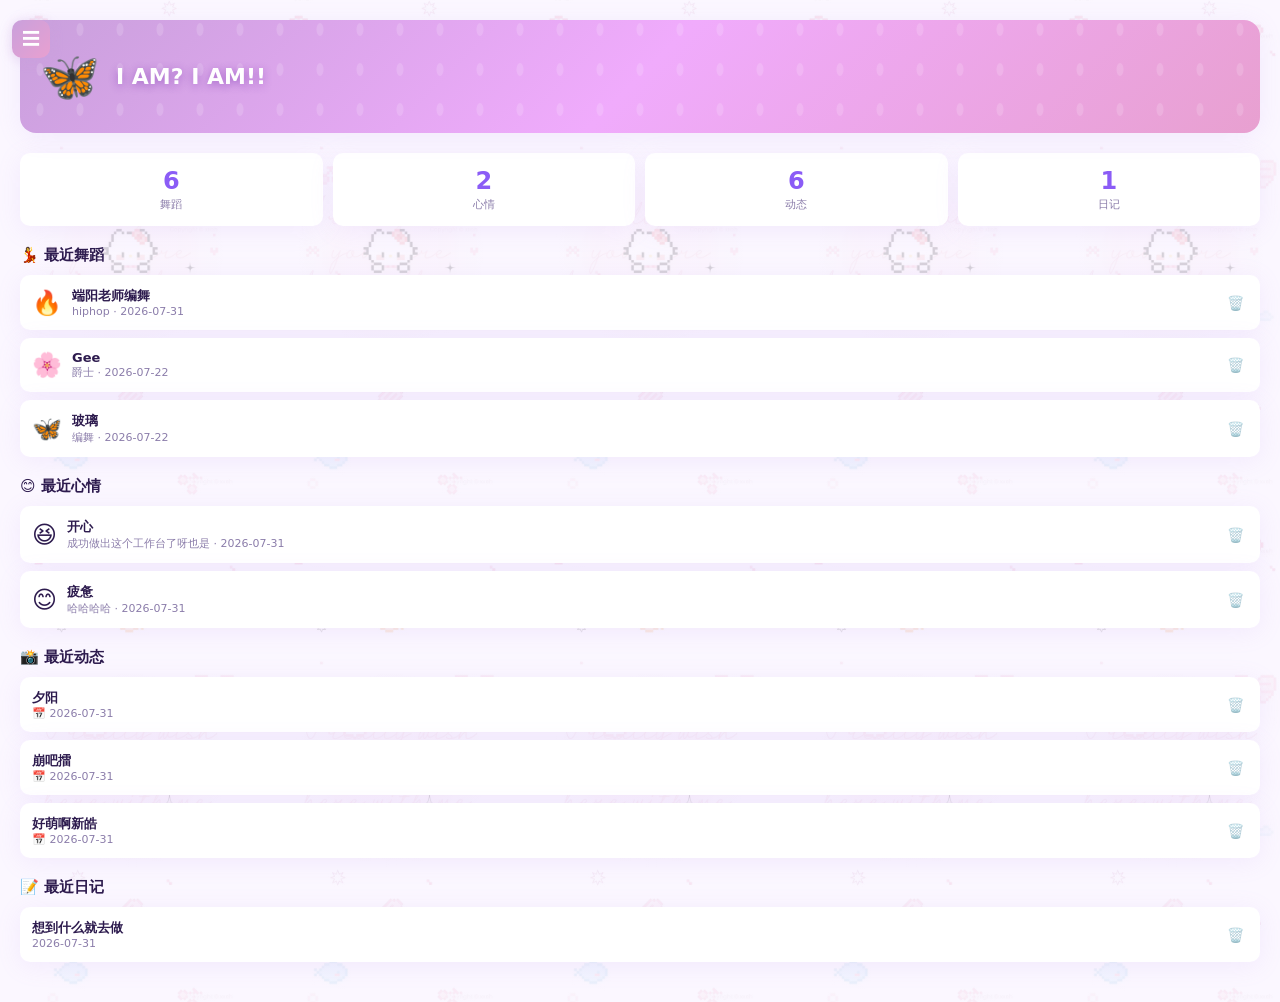
==== commit 36044ef2: "revert app-style: restore hamburger + hidden sidebar, remove bottom nav/header/badge, bump v31" ====
--- a/index.html
+++ b/index.html
@@ -88,7 +88,6 @@
         <button class="menu-btn" onclick="toggleSidebarCollapse()">
           <span class="hamburger"></span>
         </button>
-        <span class="mobile-title" id="mobileTitle">首页</span>
       </header>
 
       <!-- ========== 首页 ========== -->
@@ -238,16 +237,6 @@
       </section>
     </main>
   </div>
-
-  <!-- ========== 底部 Tab 导航（移动端 App 风格） ========== -->
-  <nav class="bottom-nav" id="bottomNav">
-    <a class="bottom-nav-item active" data-view="home" onclick="navTo('home')"><span class="bn-icon">🏠</span><span class="bn-text">首页</span></a>
-    <a class="bottom-nav-item" data-view="dance" onclick="navTo('dance')"><span class="bn-icon">💃</span><span class="bn-text">舞蹈</span></a>
-    <a class="bottom-nav-item" data-view="mood" onclick="navTo('mood')"><span class="bn-icon">😊</span><span class="bn-text">心情</span></a>
-    <a class="bottom-nav-item" data-view="moments" onclick="navTo('moments')"><span class="bn-icon">📸</span><span class="bn-text">动态</span></a>
-    <a class="bottom-nav-item" data-view="diary" onclick="navTo('diary')"><span class="bn-icon">📝</span><span class="bn-text">日记</span></a>
-    <a class="bottom-nav-item" data-view="profile" onclick="navTo('profile')"><span class="bn-icon">👤</span><span class="bn-text">我的</span></a>
-  </nav>
 
   <!-- ========== 舞蹈弹窗 ========== -->
   <div id="danceModal" class="modal hidden">
@@ -386,7 +375,6 @@
   </div>
 
   <div id="toast" class="toast hidden"></div>
-  <div class="version-badge" id="versionBadge">v30</div>
 
   <script src="db.js"></script>
   <script src="seed.js"></script>
--- a/style.css
+++ b/style.css
@@ -120,22 +120,11 @@
 
 /* ===== Mobile Header ===== */
 .mobile-header {
-  display: none; position: fixed; top: 0; left: 0; right: 0; z-index: 120;
-  align-items: center;
-  height: calc(56px + env(safe-area-inset-top));
-  padding-top: env(safe-area-inset-top);
-  padding-left: 14px; padding-right: 14px;
-  background: linear-gradient(135deg, rgba(201,160,220,0.92) 0%, rgba(232,160,208,0.92) 100%);
-  backdrop-filter: blur(16px); -webkit-backdrop-filter: blur(16px);
-  box-shadow: 0 2px 20px rgba(107,33,168,0.15);
-}
-.mobile-title {
-  flex: 1; text-align: center; font-size: 17px; font-weight: 700;
-  color: #fff; letter-spacing: 0.5px; margin-right: 38px;
-  text-shadow: 0 1px 6px rgba(107,33,168,0.35);
-  white-space: nowrap; overflow: hidden; text-overflow: ellipsis;
-}
-.menu-btn { background: rgba(255,255,255,0.22); border: none; width: 36px; height: 36px; display: flex; align-items: center; justify-content: center; cursor: pointer; padding: 0; border-radius: 50%; box-shadow: 0 2px 10px rgba(107,33,168,0.25); flex-shrink: 0; }
+  display: none; position: fixed; top: 0; left: 0; z-index: 120;
+  background: transparent; border: none;
+  padding: calc(env(safe-area-inset-top) + 10px) 0 0 14px; align-items: center;
+}
+.menu-btn { background: none; border: none; width: 38px; height: 38px; display: flex; align-items: center; justify-content: center; cursor: pointer; padding: 0; border-radius: 50%; background: linear-gradient(135deg, #c9a0dc 0%, #e8a0d0 100%); box-shadow: 0 2px 12px rgba(201,160,220,0.45); }
 .hamburger { display: block; width: 18px; height: 2px; background: #fff; border-radius: 2px; position: relative; }
 .hamburger::before, .hamburger::after { content: ''; position: absolute; left: 0; width: 100%; height: 2px; background: #fff; border-radius: 2px; }
 .hamburger::before { top: -6px; }
@@ -401,37 +390,8 @@
 .empty-state .empty-icon { font-size: 48px; margin-bottom: 12px; }
 .empty-state p { font-size: 14px; }
 
-/* ===== Bottom nav（移动端 App Tab 栏） ===== */
-.bottom-nav {
-  display: none;
-  position: fixed; left: 0; right: 0; bottom: 0; z-index: 140;
-  height: calc(56px + env(safe-area-inset-bottom));
-  padding-bottom: env(safe-area-inset-bottom);
-  background: rgba(255,255,255,0.96);
-  backdrop-filter: blur(20px); -webkit-backdrop-filter: blur(20px);
-  border-top: 1px solid rgba(230,210,240,0.7);
-  box-shadow: 0 -4px 24px rgba(107,33,168,0.08);
-  align-items: stretch;
-}
-.bottom-nav-item {
-  flex: 1; display: flex; flex-direction: column;
-  align-items: center; justify-content: center; gap: 3px;
-  text-decoration: none; color: #9d8fae; cursor: pointer;
-  transition: all 0.18s; -webkit-tap-highlight-color: transparent;
-}
-.bottom-nav-item .bn-icon { font-size: 22px; line-height: 1; filter: grayscale(0.6); transition: all 0.18s; }
-.bottom-nav-item .bn-text { font-size: 10px; font-weight: 600; letter-spacing: 0.2px; }
-.bottom-nav-item.active { color: var(--primary-dark); }
-.bottom-nav-item.active .bn-icon { transform: translateY(-1px); filter: grayscale(0) drop-shadow(0 2px 6px rgba(179,136,235,0.5)); }
-.bottom-nav-item:active { transform: scale(0.94); }
-
-/* ===== Version badge ===== */
-.version-badge {
-  position: fixed; right: 10px; bottom: calc(66px + env(safe-area-inset-bottom));
-  font-size: 10px; color: rgba(107,33,168,0.4);
-  background: rgba(243,232,255,0.7); padding: 2px 8px; border-radius: 10px;
-  z-index: 120; pointer-events: none; user-select: none;
-}
+/* ===== Bottom nav ===== */
+.bottom-nav { display: none; }
 
 /* ===== Responsive ===== */
 @media (max-width: 767px) {
@@ -458,9 +418,13 @@
   /* 顶部悬浮按钮 */
   .mobile-header { display: flex; left: 0; }
   body.sidebar-collapsed .mobile-header { left: 0; }
-  .workspace { margin-left: 0; padding: 0; padding-top: calc(env(safe-area-inset-top) + 56px); }
-  /* 面板容器：内容上下留白（底部给 Tab 栏留空间） */
-  .panel { padding: 16px 14px calc(76px + env(safe-area-inset-bottom)); min-height: 100vh; }
+  .workspace { margin-left: 0; padding: 0; padding-top: calc(env(safe-area-inset-top) + 8px); }
+  /* 标题右移避开悬浮按钮 */
+  .panel-header h2 { padding-left: 46px; }
+  /* 首页 hero 内容下移避开悬浮按钮 */
+  .hero-card { padding: 60px 16px 22px; }
+  /* 面板容器：内容上下留白 */
+  .panel { padding: 16px 14px 32px; min-height: 100vh; }
 
   /* 头部按钮缩小 */
   .btn-primary { padding: 9px 16px; }
@@ -478,13 +442,6 @@
   .timetable { min-width: 560px; }
 
   .stats-grid { grid-template-columns: repeat(2, 1fr); }
-
-  /* 底部 Tab 导航在移动端显示 */
-  .bottom-nav { display: flex; }
-  .mobile-header { top: 0; }
-  .toast { bottom: calc(76px + env(safe-area-inset-bottom)); }
-  .image-viewer { padding-bottom: calc(76px + env(safe-area-inset-bottom)); }
-  .viewer-count { bottom: calc(76px + env(safe-area-inset-bottom)); }
 }
 
 @media (min-width: 768px) {
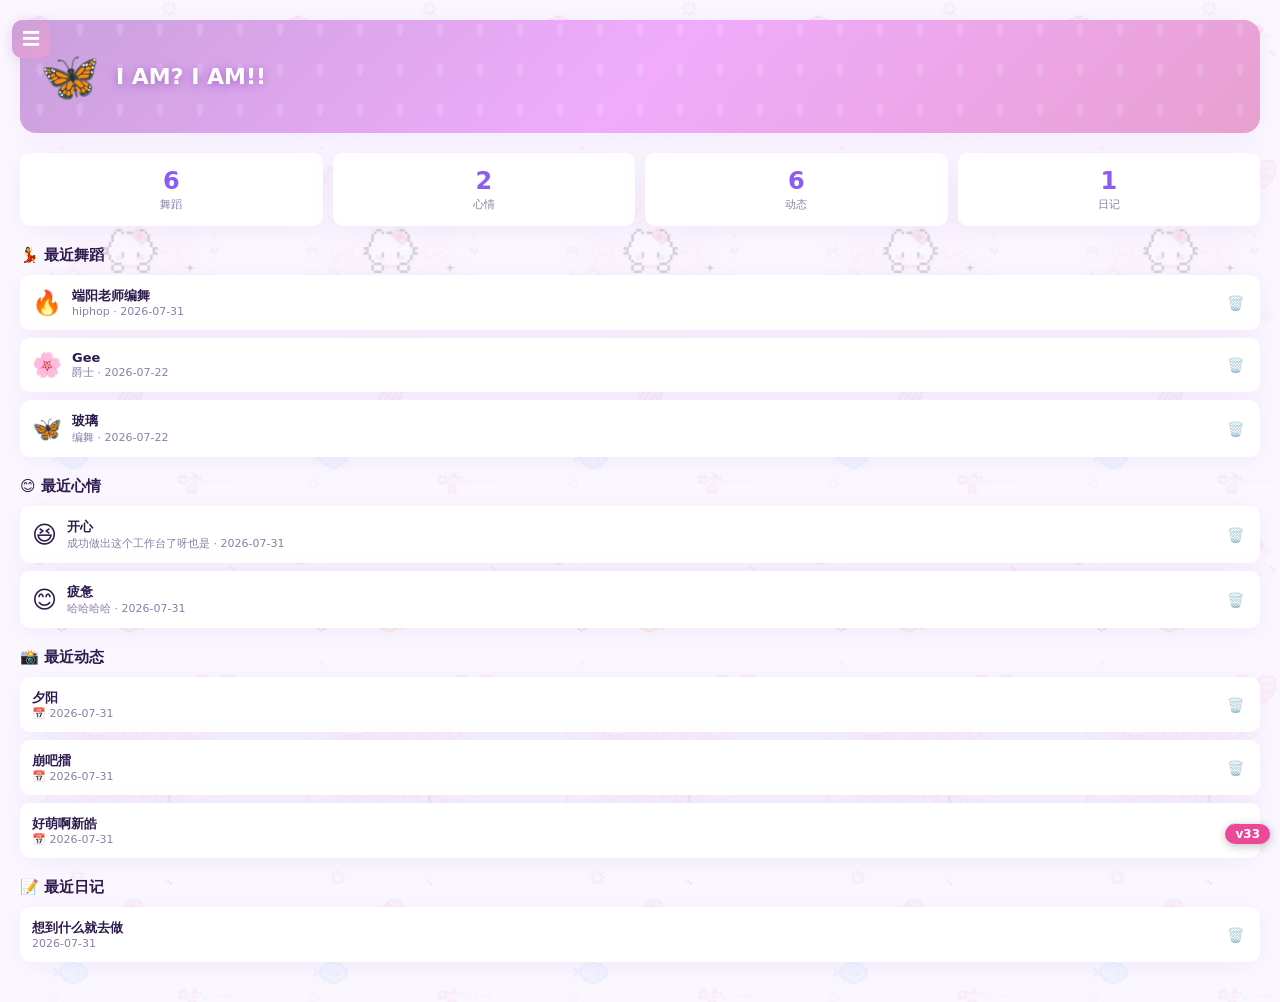
==== commit b12da263: "add visible version badge v33 for cache diagnosis" ====
--- a/index.html
+++ b/index.html
@@ -352,6 +352,17 @@
     </div>
   </div>
 
+  <!-- ========== 朋友圈详情弹窗 ========== -->
+  <div id="momentDetailModal" class="modal hidden">
+    <div class="modal-content">
+      <div class="modal-header">
+        <h3>📸 动态详情</h3>
+        <button class="close-btn" onclick="hideModal('momentDetailModal')">✕</button>
+      </div>
+      <div class="modal-form" id="momentDetailBody"></div>
+    </div>
+  </div>
+
   <!-- ========== 日记弹窗 ========== -->
   <div id="diaryModal" class="modal hidden">
     <div class="modal-content">
@@ -375,6 +386,7 @@
   </div>
 
   <div id="toast" class="toast hidden"></div>
+  <div class="version-badge">v33</div>
 
   <script src="db.js"></script>
   <script src="seed.js"></script>
--- a/style.css
+++ b/style.css
@@ -254,8 +254,24 @@
 .card-body { font-size: 13px; color: var(--text-secondary); line-height: 1.6; margin-bottom: 8px; }
 .card-meta { font-size: 11px; color: var(--text-secondary); }
 .card-video video { width: 100%; border-radius: 10px; background: #000; max-height: 220px; object-fit: contain; margin-bottom: 8px; }
-.card-actions { display: flex; gap: 8px; margin-top: 8px; }
+.card-actions { display: flex; gap: 12px; margin-top: 8px; flex-wrap: wrap; }
 .btn-delete { font-size: 12px; color: #f87171; background: none; border: none; cursor: pointer; padding: 4px 0; }
+.btn-delete:first-of-type { color: var(--primary-dark); }
+
+/* ===== Moments ===== */
+.moment-card .moment-content { font-size: 14px; line-height: 1.7; margin-bottom: 8px; cursor: pointer; }
+.moment-comments { margin: 8px 0; padding: 8px 10px; background: #f9f7ff; border-radius: 10px; display: flex; flex-direction: column; gap: 6px; }
+.moment-comment { display: flex; align-items: baseline; justify-content: space-between; gap: 8px; font-size: 13px; }
+.moment-comment .mc-text { flex: 1; color: var(--text); word-break: break-all; }
+.moment-comment .mc-time { font-size: 10px; color: var(--text-secondary); flex-shrink: 0; }
+.moment-comments-empty { font-size: 12px; color: var(--text-secondary); text-align: center; padding: 4px 0; }
+.moment-comment-box { display: flex; gap: 8px; margin-top: 4px; }
+.moment-comment-box input {
+  flex: 1; padding: 8px 12px; border: 2px solid #f3e8ff; border-radius: 18px;
+  font-size: 13px; font-family: inherit; background: var(--bg); color: var(--text); outline: none;
+}
+.moment-comment-box input:focus { border-color: var(--primary); }
+.btn-sm { padding: 7px 14px; border-radius: 16px; font-size: 12px; flex-shrink: 0; }
 
 /* ===== Moments images ===== */
 .moment-images { display: grid; grid-template-columns: repeat(3, 1fr); gap: 6px; margin-bottom: 8px; }
@@ -392,6 +408,14 @@
 
 /* ===== Bottom nav ===== */
 .bottom-nav { display: none; }
+
+/* ===== Version badge（诊断用） ===== */
+.version-badge {
+  position: fixed; right: 10px; bottom: calc(56px + env(safe-area-inset-bottom));
+  font-size: 12px; font-weight: 700; color: #fff;
+  background: #ec4899; padding: 3px 10px; border-radius: 12px;
+  z-index: 999; box-shadow: 0 2px 10px rgba(0,0,0,0.25);
+}
 
 /* ===== Responsive ===== */
 @media (max-width: 767px) {
@@ -424,15 +448,16 @@
   /* 首页 hero 内容下移避开悬浮按钮 */
   .hero-card { padding: 60px 16px 22px; }
   /* 面板容器：内容上下留白 */
-  .panel { padding: 16px 14px 32px; min-height: 100vh; }
+  .panel { padding: 16px 14px calc(32px + env(safe-area-inset-bottom)); min-height: 100vh; }
 
   /* 头部按钮缩小 */
   .btn-primary { padding: 9px 16px; }
 
-  /* 首页 Hero */
-  .hero-card { padding: 22px 16px; }
+  /* 首页 Hero：蝴蝶在前、文字在后，整体水平垂直居中，卡片紧凑 */
+  .hero-card { display: flex; align-items: center; justify-content: center; padding: 40px 14px 40px; }
+  .hero-content { flex-direction: row; justify-content: center; align-items: center; gap: 12px; text-align: left; }
+  .hero-avatar { font-size: 40px; line-height: 1; }
   .hero-greeting { font-size: 20px; }
-  .hero-avatar { font-size: 44px; }
 
   /* 弹窗 → 底部弹出 */
   .modal { align-items: flex-end; padding: 0; }
@@ -442,6 +467,8 @@
   .timetable { min-width: 560px; }
 
   .stats-grid { grid-template-columns: repeat(2, 1fr); }
+
+  .bottom-nav { display: none !important; }
 }
 
 @media (min-width: 768px) {
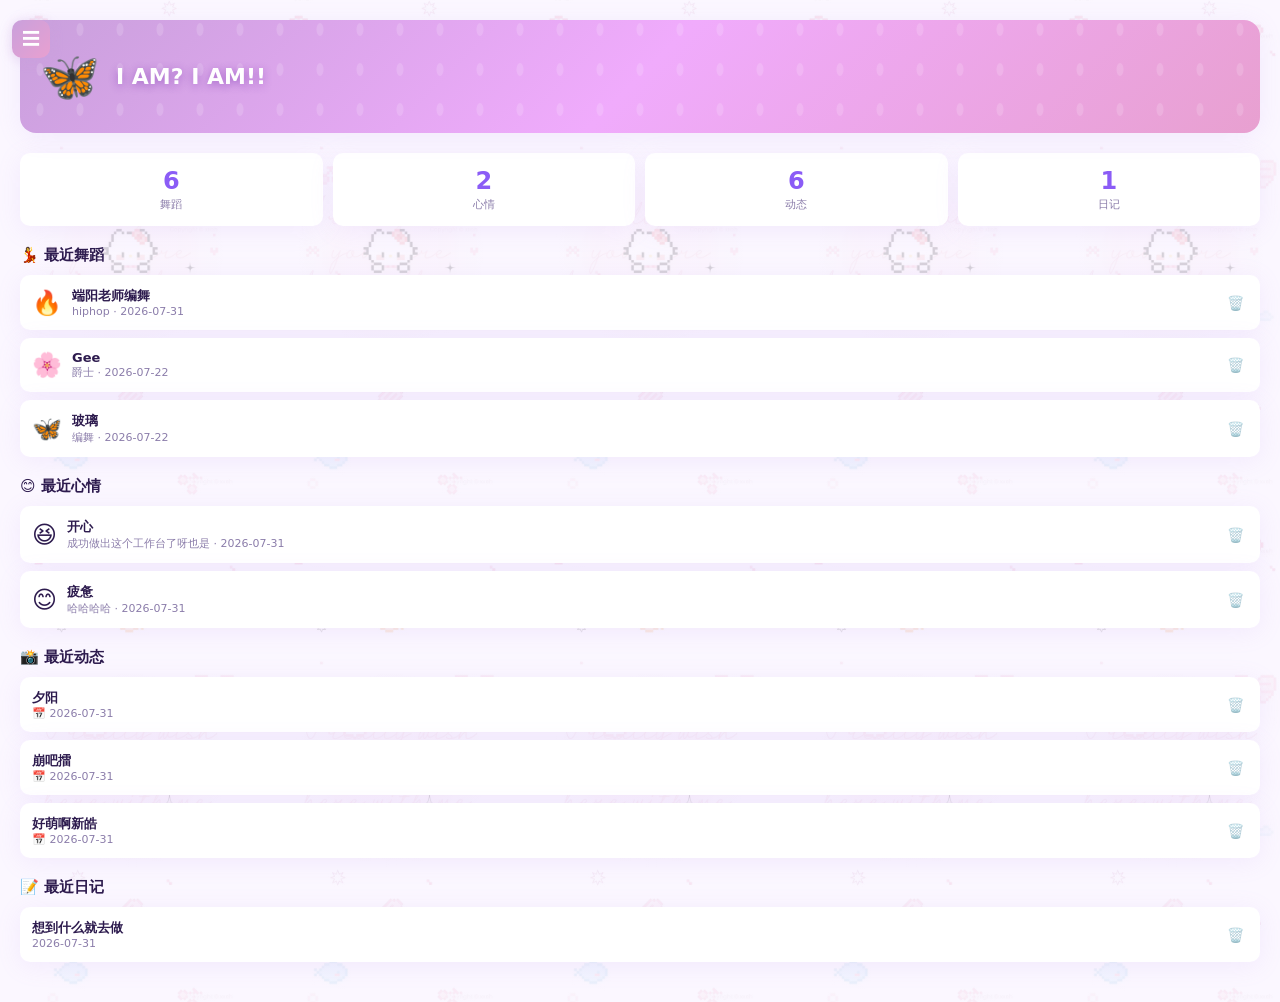
==== commit 39fa1acd: "hero: left-aligned content, bigger avatar, remove version badge, bump v34" ====
--- a/index.html
+++ b/index.html
@@ -386,7 +386,6 @@
   </div>
 
   <div id="toast" class="toast hidden"></div>
-  <div class="version-badge">v33</div>
 
   <script src="db.js"></script>
   <script src="seed.js"></script>
--- a/style.css
+++ b/style.css
@@ -162,6 +162,8 @@
 }
 .hero-content { display: flex; align-items: center; gap: 16px; position: relative; z-index: 1; }
 .hero-avatar { font-size: 48px; }
+.hero-avatar img.avatar-hero { width: 56px; height: 56px; border-radius: 50%; object-fit: cover; }
+.avatar-mini { width: 28px; height: 28px; border-radius: 50%; object-fit: cover; }
 .hero-greeting { font-size: 22px; font-weight: 800; color: #ffffff; text-shadow: 0 2px 8px rgba(107,33,168,0.45); }
 .hero-sub { font-size: 14px; color: rgba(255,255,255,0.85); }
 
@@ -408,14 +410,6 @@
 
 /* ===== Bottom nav ===== */
 .bottom-nav { display: none; }
-
-/* ===== Version badge（诊断用） ===== */
-.version-badge {
-  position: fixed; right: 10px; bottom: calc(56px + env(safe-area-inset-bottom));
-  font-size: 12px; font-weight: 700; color: #fff;
-  background: #ec4899; padding: 3px 10px; border-radius: 12px;
-  z-index: 999; box-shadow: 0 2px 10px rgba(0,0,0,0.25);
-}
 
 /* ===== Responsive ===== */
 @media (max-width: 767px) {
@@ -453,10 +447,11 @@
   /* 头部按钮缩小 */
   .btn-primary { padding: 9px 16px; }
 
-  /* 首页 Hero：蝴蝶在前、文字在后，整体水平垂直居中，卡片紧凑 */
-  .hero-card { display: flex; align-items: center; justify-content: center; padding: 40px 14px 40px; }
-  .hero-content { flex-direction: row; justify-content: center; align-items: center; gap: 12px; text-align: left; }
-  .hero-avatar { font-size: 40px; line-height: 1; }
+  /* 首页 Hero：蝴蝶在前、文字在后，靠左排列 + 垂直居中 */
+  .hero-card { display: flex; align-items: center; justify-content: flex-start; padding: 40px 16px 40px; }
+  .hero-content { flex-direction: row; justify-content: flex-start; align-items: center; gap: 16px; text-align: left; }
+  .hero-avatar { font-size: 64px; line-height: 1; }
+  .hero-avatar img.avatar-hero { width: 64px; height: 64px; }
   .hero-greeting { font-size: 20px; }
 
   /* 弹窗 → 底部弹出 */
